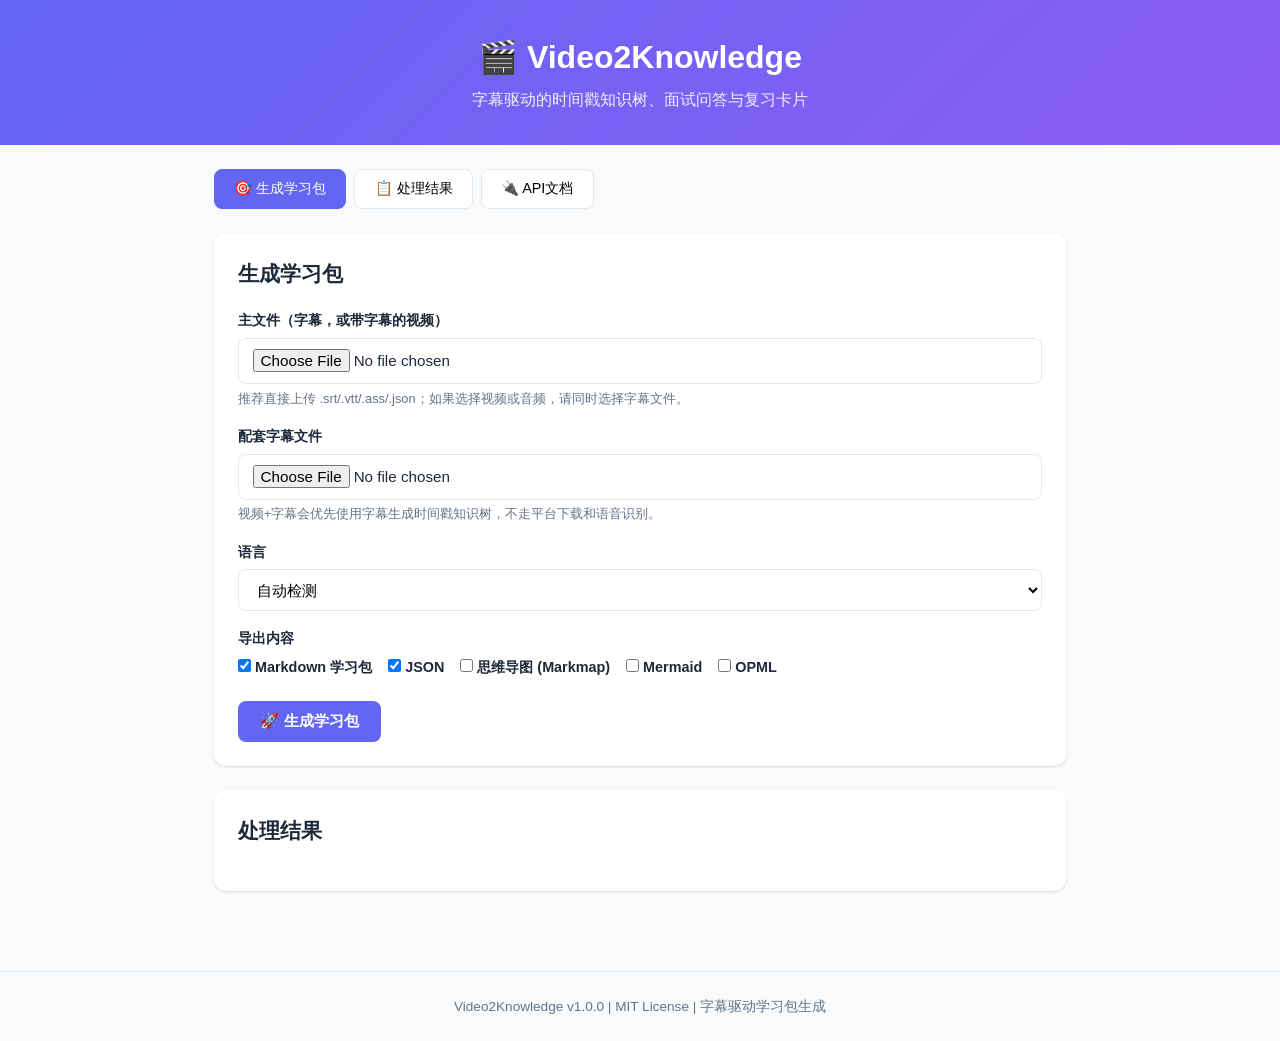
==== backend/static-ui/index.html @ 3d4adeed "Serve UI from backend-only deployments" ====
<!DOCTYPE html>
<html lang="zh-CN">
<head>
<meta charset="UTF-8">
<meta name="viewport" content="width=device-width, initial-scale=1.0">
<title>Video2Knowledge - 字幕转学习包</title>
<link rel="stylesheet" href="styles/main.css">
</head>
<body>
<div id="app">
  <header class="app-header">
    <div class="header-content">
      <h1>🎬 Video2Knowledge</h1>
      <p class="subtitle">字幕驱动的时间戳知识树、面试问答与复习卡片</p>
    </div>
  </header>

  <main class="app-main">
    <div class="tabs">
      <button class="tab-btn active" data-tab="process">🎯 生成学习包</button>
      <button class="tab-btn" data-tab="results">📋 处理结果</button>
      <button class="tab-btn" data-tab="api">🔌 API文档</button>
    </div>

    <section id="tab-process" class="tab-content active">
      <div class="card">
        <h2>生成学习包</h2>
        <form id="process-form" enctype="multipart/form-data">
          <div class="form-group">
            <label for="media-file">主文件（字幕，或带字幕的视频）</label>
            <input type="file" id="media-file" accept=".mp4,.mov,.mkv,.avi,.webm,.flv,.mp3,.wav,.m4a,.flac,.aac,.ogg,.srt,.vtt,.ass,.ssa,.json">
            <span class="hint">推荐直接上传 .srt/.vtt/.ass/.json；如果选择视频或音频，请同时选择字幕文件。</span>
          </div>

          <div class="form-group">
            <label for="subtitle-file">配套字幕文件</label>
            <input type="file" id="subtitle-file" accept=".srt,.vtt,.ass,.ssa,.json">
            <span class="hint">视频+字幕会优先使用字幕生成时间戳知识树，不走平台下载和语音识别。</span>
          </div>

          <div class="form-row">
            <div class="form-group">
              <label for="language">语言</label>
              <select id="language">
                <option value="auto">自动检测</option>
                <option value="zh">中文普通话</option>
                <option value="yue">粤语</option>
                <option value="en">英语</option>
                <option value="ja">日语</option>
                <option value="ko">韩语</option>
              </select>
            </div>
          </div>

          <div class="form-group">
            <label>导出内容</label>
            <div class="checkbox-group">
              <label class="checkbox-label">
                <input type="checkbox" name="export-format" value="markdown" checked> Markdown 学习包
              </label>
              <label class="checkbox-label">
                <input type="checkbox" name="export-format" value="json" checked> JSON
              </label>
              <label class="checkbox-label">
                <input type="checkbox" name="export-format" value="markmap"> 思维导图 (Markmap)
              </label>
              <label class="checkbox-label">
                <input type="checkbox" name="export-format" value="mermaid"> Mermaid
              </label>
              <label class="checkbox-label">
                <input type="checkbox" name="export-format" value="opml"> OPML
              </label>
            </div>
          </div>

          <button type="submit" class="btn btn-primary" id="process-btn">
            🚀 生成学习包
          </button>
        </form>

        <div id="process-progress" class="progress-section hidden">
          <div class="progress-bar-container">
            <div class="progress-bar" id="progress-bar"></div>
          </div>
          <p class="progress-text" id="progress-text"></p>
          <p class="progress-status" id="progress-status"></p>
        </div>
      </div>

      <div id="process-result" class="card hidden">
        <h2>处理结果</h2>
        <div id="result-content"></div>
      </div>
    </section>

    <section id="tab-results" class="tab-content">
      <div class="card">
        <h2>处理结果列表</h2>
        <div class="toolbar">
          <button class="btn btn-secondary" id="refresh-tasks">🔄 刷新</button>
          <button class="btn btn-secondary" id="clear-tasks">🗑️ 清除已完成</button>
        </div>
        <div id="task-list"></div>
      </div>
    </section>

    <section id="tab-api" class="tab-content">
      <div class="card">
        <h2>API 接口文档</h2>
        <div class="api-doc">
          <div class="api-endpoint">
            <h3><span class="method get">GET</span> /api/v1/health</h3>
            <p>系统健康检查</p>
            <pre><code>curl http://localhost:8000/api/v1/health</code></pre>
          </div>
          <div class="api-endpoint">
            <h3><span class="method post">POST</span> /api/v1/video/info</h3>
            <p>获取视频信息</p>
            <pre><code>curl -X POST "http://localhost:8000/api/v1/video/info?url=VIDEO_URL"</code></pre>
          </div>
          <div class="api-endpoint">
            <h3><span class="method post">POST</span> /api/v1/upload/process</h3>
            <p>上传字幕，或上传视频并附带字幕（异步任务）</p>
            <pre><code>curl -X POST http://localhost:8000/api/v1/upload/process \
  -F "file=@./sample.srt" \
  -F "language=zh" \
  -F "export_formats=markdown,json"</code></pre>
          </div>
          <div class="api-endpoint">
            <h3><span class="method get">GET</span> /api/v1/task/{task_id}</h3>
            <p>查询任务状态</p>
            <pre><code>curl http://localhost:8000/api/v1/task/TASK_ID</code></pre>
          </div>
        </div>
        <p class="hint">完整API文档请访问: <a href="/docs" target="_blank">Swagger UI</a> | <a href="/redoc" target="_blank">ReDoc</a></p>
      </div>
    </section>
  </main>

  <footer class="app-footer">
    <p>Video2Knowledge v1.0.0 | MIT License | 字幕驱动学习包生成</p>
  </footer>
</div>

<script src="scripts/app.js"></script>
</body>
</html>
---- backend/static-ui/styles/main.css ----
:root {
    --primary: #6366f1;
    --primary-dark: #4f46e5;
    --primary-light: #a5b4fc;
    --success: #10b981;
    --warning: #f59e0b;
    --danger: #ef4444;
    --bg: #f8fafc;
    --bg-card: #ffffff;
    --bg-dark: #1e293b;
    --text: #1e293b;
    --text-secondary: #64748b;
    --border: #e2e8f0;
    --radius: 12px;
    --shadow: 0 1px 3px rgba(0,0,0,0.08), 0 1px 2px rgba(0,0,0,0.06);
    --shadow-lg: 0 10px 25px rgba(0,0,0,0.1);
}

* { margin: 0; padding: 0; box-sizing: border-box; }

body {
    font-family: -apple-system, BlinkMacSystemFont, "Segoe UI", Roboto, "Helvetica Neue", Arial, "Noto Sans SC", sans-serif;
    background: var(--bg);
    color: var(--text);
    line-height: 1.6;
    min-height: 100vh;
}

.app-header {
    background: linear-gradient(135deg, var(--primary), #8b5cf6);
    color: white;
    padding: 2rem 1.5rem;
    text-align: center;
}

.header-content h1 {
    font-size: 2rem;
    font-weight: 700;
    margin-bottom: 0.25rem;
}

.subtitle {
    opacity: 0.9;
    font-size: 1rem;
}

.app-main {
    max-width: 900px;
    margin: 0 auto;
    padding: 1.5rem;
}

.tabs {
    display: flex;
    gap: 0.5rem;
    margin-bottom: 1.5rem;
    flex-wrap: wrap;
}

.tab-btn {
    padding: 0.6rem 1.2rem;
    border: 1px solid var(--border);
    background: var(--bg-card);
    border-radius: 8px;
    cursor: pointer;
    font-size: 0.9rem;
    transition: all 0.2s;
}

.tab-btn:hover {
    border-color: var(--primary-light);
    color: var(--primary);
}

.tab-btn.active {
    background: var(--primary);
    color: white;
    border-color: var(--primary);
}

.tab-content { display: none; }
.tab-content.active { display: block; }

.card {
    background: var(--bg-card);
    border-radius: var(--radius);
    box-shadow: var(--shadow);
    padding: 1.5rem;
    margin-bottom: 1.5rem;
}

.card h2 {
    font-size: 1.3rem;
    margin-bottom: 1.2rem;
    color: var(--text);
}

.form-group {
    margin-bottom: 1rem;
}

.form-group label {
    display: block;
    font-weight: 600;
    margin-bottom: 0.35rem;
    font-size: 0.9rem;
    color: var(--text);
}

.form-group input[type="url"],
.form-group input[type="text"],
.form-group input[type="file"],
.form-group select,
.form-group textarea {
    width: 100%;
    padding: 0.65rem 0.85rem;
    border: 1px solid var(--border);
    border-radius: 8px;
    font-size: 0.95rem;
    transition: border-color 0.2s;
    background: white;
}

.form-group input:focus,
.form-group select:focus,
.form-group textarea:focus {
    outline: none;
    border-color: var(--primary);
    box-shadow: 0 0 0 3px rgba(99,102,241,0.1);
}

.form-row {
    display: grid;
    grid-template-columns: repeat(auto-fit, minmax(180px, 1fr));
    gap: 1rem;
}

.hint {
    display: block;
    font-size: 0.8rem;
    color: var(--text-secondary);
    margin-top: 0.3rem;
}

.checkbox-group {
    display: flex;
    flex-wrap: wrap;
    gap: 1rem;
}

.checkbox-label {
    display: flex;
    align-items: center;
    gap: 0.4rem;
    font-weight: 400;
    font-size: 0.9rem;
    cursor: pointer;
}

.btn {
    display: inline-flex;
    align-items: center;
    gap: 0.4rem;
    padding: 0.65rem 1.4rem;
    border: none;
    border-radius: 8px;
    font-size: 0.95rem;
    font-weight: 600;
    cursor: pointer;
    transition: all 0.2s;
}

.btn-primary {
    background: var(--primary);
    color: white;
}

.btn-primary:hover {
    background: var(--primary-dark);
    transform: translateY(-1px);
}

.btn-secondary {
    background: var(--bg);
    color: var(--text);
    border: 1px solid var(--border);
}

.btn-secondary:hover {
    background: var(--border);
}

.btn:disabled {
    opacity: 0.6;
    cursor: not-allowed;
}

.progress-section {
    margin-top: 1.5rem;
    padding: 1rem;
    background: var(--bg);
    border-radius: 8px;
}

.progress-section.hidden { display: none; }

.progress-bar-container {
    height: 8px;
    background: var(--border);
    border-radius: 4px;
    overflow: hidden;
    margin-bottom: 0.5rem;
}

.progress-bar {
    height: 100%;
    background: linear-gradient(90deg, var(--primary), #8b5cf6);
    border-radius: 4px;
    transition: width 0.5s ease;
    width: 0%;
}

.progress-text {
    font-size: 0.85rem;
    color: var(--text-secondary);
}

.progress-status {
    font-size: 0.8rem;
    color: var(--primary);
    font-weight: 500;
}

.result-section {
    margin-top: 1rem;
}

.result-section h3 {
    font-size: 1rem;
    margin: 1rem 0 0.5rem;
    color: var(--primary);
}

.keyword-tag {
    display: inline-block;
    padding: 0.2rem 0.6rem;
    margin: 0.2rem;
    background: #ede9fe;
    color: var(--primary);
    border-radius: 20px;
    font-size: 0.8rem;
}

.knowledge-tree {
    margin-top: 1rem;
}

.tree-node {
    margin: 0.3rem 0;
    padding: 0.4rem 0.6rem;
    border-left: 2px solid var(--primary-light);
    margin-left: 1rem;
}

.tree-node.root {
    border-left-color: var(--primary);
    margin-left: 0;
    font-weight: 600;
}

.tree-title {
    font-weight: 500;
}

.tree-content {
    font-size: 0.85rem;
    color: var(--text-secondary);
    margin-top: 0.2rem;
}

.timestamp {
    display: inline-flex;
    align-items: center;
    margin: 0.25rem 0;
    padding: 0.1rem 0.45rem;
    border-radius: 4px;
    background: #ecfeff;
    color: #155e75;
    font-size: 0.75rem;
    font-weight: 600;
}

.qa-item,
.flashcard {
    border: 1px solid var(--border);
    border-radius: 8px;
    padding: 0.85rem;
    margin-top: 0.7rem;
    background: white;
}

.qa-question,
.flashcard-front {
    font-weight: 700;
    color: var(--text);
}

.qa-answer,
.flashcard-back {
    margin-top: 0.35rem;
    color: var(--text);
}

.evidence {
    margin-top: 0.45rem;
    color: var(--text-secondary);
    font-size: 0.85rem;
    border-left: 2px solid var(--primary-light);
    padding-left: 0.6rem;
}

.flashcard-grid {
    display: grid;
    grid-template-columns: repeat(auto-fit, minmax(220px, 1fr));
    gap: 0.75rem;
}

.export-buttons {
    display: flex;
    gap: 0.5rem;
    flex-wrap: wrap;
    margin-top: 1rem;
}

.statistics {
    display: grid;
    grid-template-columns: repeat(auto-fit, minmax(140px, 1fr));
    gap: 0.8rem;
    margin: 1rem 0;
}

.stat-card {
    background: var(--bg);
    padding: 0.8rem;
    border-radius: 8px;
    text-align: center;
}

.stat-value {
    font-size: 1.4rem;
    font-weight: 700;
    color: var(--primary);
}

.stat-label {
    font-size: 0.75rem;
    color: var(--text-secondary);
    margin-top: 0.2rem;
}

.task-item {
    padding: 0.8rem;
    border: 1px solid var(--border);
    border-radius: 8px;
    margin-bottom: 0.6rem;
    display: flex;
    justify-content: space-between;
    align-items: center;
}

.task-item .task-info {
    flex: 1;
}

.task-status-badge {
    padding: 0.2rem 0.6rem;
    border-radius: 20px;
    font-size: 0.75rem;
    font-weight: 600;
}

.status-pending { background: #fef3c7; color: #92400e; }
.status-processing { background: #dbeafe; color: #1e40af; }
.status-downloading { background: #dbeafe; color: #1e40af; }
.status-transcribing { background: #ede9fe; color: #5b21b6; }
.status-summarizing { background: #ede9fe; color: #5b21b6; }
.status-completed { background: #d1fae5; color: #065f46; }
.status-failed { background: #fee2e2; color: #991b1b; }

.toolbar {
    display: flex;
    gap: 0.5rem;
    margin-bottom: 1rem;
}

.api-doc {
    background: var(--bg);
    border-radius: 8px;
    padding: 1rem;
}

.api-endpoint {
    margin-bottom: 1.2rem;
    padding-bottom: 1rem;
    border-bottom: 1px solid var(--border);
}

.api-endpoint:last-child {
    border-bottom: none;
    margin-bottom: 0;
    padding-bottom: 0;
}

.api-endpoint h3 {
    font-size: 0.95rem;
    margin-bottom: 0.3rem;
}

.method {
    display: inline-block;
    padding: 0.15rem 0.4rem;
    border-radius: 4px;
    font-size: 0.7rem;
    font-weight: 700;
    margin-right: 0.4rem;
    vertical-align: middle;
}

.method.get { background: #d1fae5; color: #065f46; }
.method.post { background: #dbeafe; color: #1e40af; }

.api-endpoint pre {
    background: #1e293b;
    color: #e2e8f0;
    padding: 0.6rem 1rem;
    border-radius: 6px;
    font-size: 0.8rem;
    overflow-x: auto;
    margin-top: 0.5rem;
}

.app-footer {
    text-align: center;
    padding: 1.5rem;
    color: var(--text-secondary);
    font-size: 0.85rem;
    border-top: 1px solid var(--border);
    margin-top: 2rem;
}

@media (max-width: 600px) {
    .app-header { padding: 1.5rem 1rem; }
    .header-content h1 { font-size: 1.4rem; }
    .app-main { padding: 1rem; }
    .card { padding: 1rem; }
    .form-row { grid-template-columns: 1fr; }
}
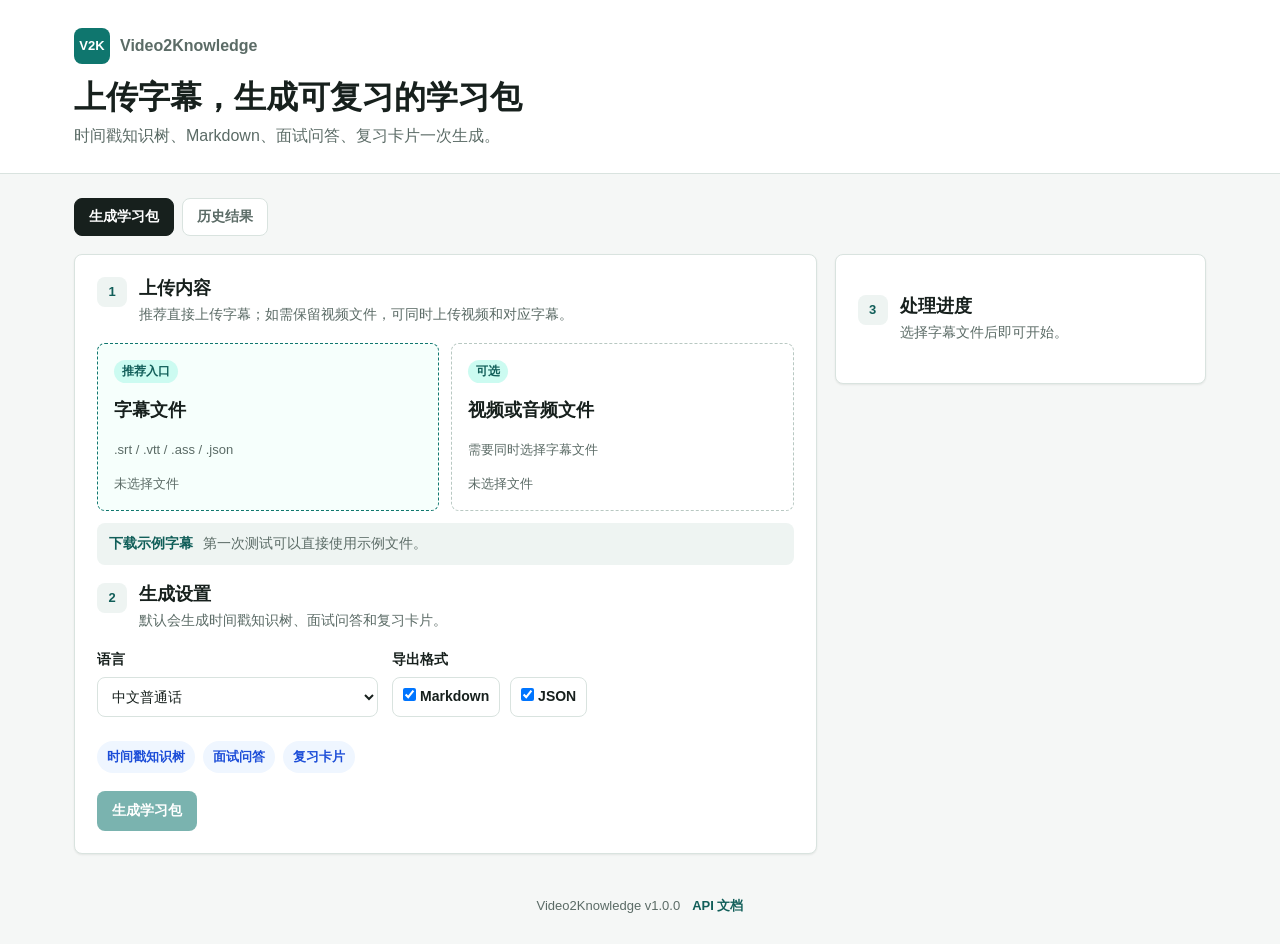
==== commit 873b2748: "Improve learning pack interface" ====
--- a/backend/static-ui/index.html
+++ b/backend/static-ui/index.html
@@ -3,142 +3,167 @@
 <head>
 <meta charset="UTF-8">
 <meta name="viewport" content="width=device-width, initial-scale=1.0">
-<title>Video2Knowledge - 字幕转学习包</title>
+<title>Video2Knowledge - 字幕学习包生成器</title>
 <link rel="stylesheet" href="styles/main.css">
 </head>
 <body>
 <div id="app">
   <header class="app-header">
     <div class="header-content">
-      <h1>🎬 Video2Knowledge</h1>
-      <p class="subtitle">字幕驱动的时间戳知识树、面试问答与复习卡片</p>
+      <div class="brand-row">
+        <span class="brand-mark">V2K</span>
+        <span class="brand-name">Video2Knowledge</span>
+      </div>
+      <h1>上传字幕，生成可复习的学习包</h1>
+      <p class="subtitle">时间戳知识树、Markdown、面试问答、复习卡片一次生成。</p>
     </div>
   </header>
 
   <main class="app-main">
-    <div class="tabs">
-      <button class="tab-btn active" data-tab="process">🎯 生成学习包</button>
-      <button class="tab-btn" data-tab="results">📋 处理结果</button>
-      <button class="tab-btn" data-tab="api">🔌 API文档</button>
-    </div>
+    <nav class="tabs" aria-label="主要功能">
+      <button class="tab-btn active" data-tab="process" type="button">生成学习包</button>
+      <button class="tab-btn" data-tab="results" type="button">历史结果</button>
+    </nav>
 
     <section id="tab-process" class="tab-content active">
-      <div class="card">
-        <h2>生成学习包</h2>
-        <form id="process-form" enctype="multipart/form-data">
-          <div class="form-group">
-            <label for="media-file">主文件（字幕，或带字幕的视频）</label>
-            <input type="file" id="media-file" accept=".mp4,.mov,.mkv,.avi,.webm,.flv,.mp3,.wav,.m4a,.flac,.aac,.ogg,.srt,.vtt,.ass,.ssa,.json">
-            <span class="hint">推荐直接上传 .srt/.vtt/.ass/.json；如果选择视频或音频，请同时选择字幕文件。</span>
+      <div class="workspace">
+        <form id="process-form" class="workspace-panel" enctype="multipart/form-data">
+          <div class="section-heading">
+            <span class="step-number">1</span>
+            <div>
+              <h2>上传内容</h2>
+              <p>推荐直接上传字幕；如需保留视频文件，可同时上传视频和对应字幕。</p>
+            </div>
           </div>
 
-          <div class="form-group">
-            <label for="subtitle-file">配套字幕文件</label>
-            <input type="file" id="subtitle-file" accept=".srt,.vtt,.ass,.ssa,.json">
-            <span class="hint">视频+字幕会优先使用字幕生成时间戳知识树，不走平台下载和语音识别。</span>
+          <div id="error-banner" class="error-banner hidden" role="alert"></div>
+
+          <div class="upload-grid">
+            <label class="upload-box primary-upload" for="subtitle-file">
+              <input type="file" id="subtitle-file" accept=".srt,.vtt,.ass,.ssa,.json">
+              <span class="upload-kicker">推荐入口</span>
+              <strong>字幕文件</strong>
+              <small>.srt / .vtt / .ass / .json</small>
+              <span class="file-name" id="subtitle-file-name">未选择文件</span>
+            </label>
+
+            <label class="upload-box" for="media-file">
+              <input type="file" id="media-file" accept=".mp4,.mov,.mkv,.avi,.webm,.flv,.mp3,.wav,.m4a,.flac,.aac,.ogg">
+              <span class="upload-kicker">可选</span>
+              <strong>视频或音频文件</strong>
+              <small>需要同时选择字幕文件</small>
+              <span class="file-name" id="media-file-name">未选择文件</span>
+            </label>
+          </div>
+
+          <div class="sample-row">
+            <a href="samples/demo_learning_pack.srt" download>下载示例字幕</a>
+            <span>第一次测试可以直接使用示例文件。</span>
+          </div>
+
+          <div class="section-heading compact">
+            <span class="step-number">2</span>
+            <div>
+              <h2>生成设置</h2>
+              <p>默认会生成时间戳知识树、面试问答和复习卡片。</p>
+            </div>
           </div>
 
           <div class="form-row">
             <div class="form-group">
               <label for="language">语言</label>
               <select id="language">
-                <option value="auto">自动检测</option>
-                <option value="zh">中文普通话</option>
+                <option value="auto">自动识别</option>
+                <option value="zh" selected>中文普通话</option>
                 <option value="yue">粤语</option>
                 <option value="en">英语</option>
                 <option value="ja">日语</option>
                 <option value="ko">韩语</option>
               </select>
             </div>
-          </div>
 
-          <div class="form-group">
-            <label>导出内容</label>
-            <div class="checkbox-group">
-              <label class="checkbox-label">
-                <input type="checkbox" name="export-format" value="markdown" checked> Markdown 学习包
-              </label>
-              <label class="checkbox-label">
-                <input type="checkbox" name="export-format" value="json" checked> JSON
-              </label>
-              <label class="checkbox-label">
-                <input type="checkbox" name="export-format" value="markmap"> 思维导图 (Markmap)
-              </label>
-              <label class="checkbox-label">
-                <input type="checkbox" name="export-format" value="mermaid"> Mermaid
-              </label>
-              <label class="checkbox-label">
-                <input type="checkbox" name="export-format" value="opml"> OPML
-              </label>
+            <div class="form-group">
+              <label>导出格式</label>
+              <div class="checkbox-group">
+                <label class="checkbox-label">
+                  <input type="checkbox" name="export-format" value="markdown" checked> Markdown
+                </label>
+                <label class="checkbox-label">
+                  <input type="checkbox" name="export-format" value="json" checked> JSON
+                </label>
+              </div>
             </div>
           </div>
 
-          <button type="submit" class="btn btn-primary" id="process-btn">
-            🚀 生成学习包
+          <div class="output-chips" aria-label="生成内容">
+            <span>时间戳知识树</span>
+            <span>面试问答</span>
+            <span>复习卡片</span>
+          </div>
+
+          <button type="submit" class="btn btn-primary" id="process-btn" disabled>
+            生成学习包
           </button>
         </form>
 
-        <div id="process-progress" class="progress-section hidden">
-          <div class="progress-bar-container">
-            <div class="progress-bar" id="progress-bar"></div>
+        <aside class="workflow-panel">
+          <div class="section-heading compact">
+            <span class="step-number">3</span>
+            <div>
+              <h2>处理进度</h2>
+              <p id="workflow-hint">选择文件后即可开始。</p>
+            </div>
           </div>
-          <p class="progress-text" id="progress-text"></p>
-          <p class="progress-status" id="progress-status"></p>
-        </div>
+
+          <div id="process-progress" class="progress-section hidden">
+            <ol class="stepper" aria-label="处理步骤">
+              <li class="step-item" id="step-upload">接收文件</li>
+              <li class="step-item" id="step-parse">解析字幕</li>
+              <li class="step-item" id="step-generate">生成学习包</li>
+              <li class="step-item" id="step-done">完成</li>
+            </ol>
+            <div class="progress-bar-container">
+              <div class="progress-bar" id="progress-bar"></div>
+            </div>
+            <p class="progress-text" id="progress-text">0%</p>
+            <p class="progress-status" id="progress-status">等待开始</p>
+          </div>
+        </aside>
       </div>
 
-      <div id="process-result" class="card hidden">
-        <h2>处理结果</h2>
+      <section id="process-result" class="result-shell hidden">
+        <div class="result-header">
+          <div>
+            <span class="result-kicker">学习包结果</span>
+            <h2 id="result-title">处理结果</h2>
+          </div>
+          <p id="result-meta"></p>
+        </div>
         <div id="result-content"></div>
-      </div>
+      </section>
     </section>
 
     <section id="tab-results" class="tab-content">
-      <div class="card">
-        <h2>处理结果列表</h2>
-        <div class="toolbar">
-          <button class="btn btn-secondary" id="refresh-tasks">🔄 刷新</button>
-          <button class="btn btn-secondary" id="clear-tasks">🗑️ 清除已完成</button>
-        </div>
-        <div id="task-list"></div>
-      </div>
-    </section>
-
-    <section id="tab-api" class="tab-content">
-      <div class="card">
-        <h2>API 接口文档</h2>
-        <div class="api-doc">
-          <div class="api-endpoint">
-            <h3><span class="method get">GET</span> /api/v1/health</h3>
-            <p>系统健康检查</p>
-            <pre><code>curl http://localhost:8000/api/v1/health</code></pre>
-          </div>
-          <div class="api-endpoint">
-            <h3><span class="method post">POST</span> /api/v1/video/info</h3>
-            <p>获取视频信息</p>
-            <pre><code>curl -X POST "http://localhost:8000/api/v1/video/info?url=VIDEO_URL"</code></pre>
-          </div>
-          <div class="api-endpoint">
-            <h3><span class="method post">POST</span> /api/v1/upload/process</h3>
-            <p>上传字幕，或上传视频并附带字幕（异步任务）</p>
-            <pre><code>curl -X POST http://localhost:8000/api/v1/upload/process \
-  -F "file=@./sample.srt" \
-  -F "language=zh" \
-  -F "export_formats=markdown,json"</code></pre>
-          </div>
-          <div class="api-endpoint">
-            <h3><span class="method get">GET</span> /api/v1/task/{task_id}</h3>
-            <p>查询任务状态</p>
-            <pre><code>curl http://localhost:8000/api/v1/task/TASK_ID</code></pre>
+      <div class="workspace-panel">
+        <div class="section-heading">
+          <span class="step-number">H</span>
+          <div>
+            <h2>历史结果</h2>
+            <p>查看当前服务最近生成的学习包。</p>
           </div>
         </div>
-        <p class="hint">完整API文档请访问: <a href="/docs" target="_blank">Swagger UI</a> | <a href="/redoc" target="_blank">ReDoc</a></p>
+        <div class="toolbar">
+          <button class="btn btn-secondary" id="refresh-tasks" type="button">刷新</button>
+          <button class="btn btn-secondary" id="clear-tasks" type="button">清空显示</button>
+        </div>
+        <div id="task-list" class="task-list"></div>
       </div>
     </section>
   </main>
 
   <footer class="app-footer">
-    <p>Video2Knowledge v1.0.0 | MIT License | 字幕驱动学习包生成</p>
+    <span>Video2Knowledge v1.0.0</span>
+    <a href="/docs" target="_blank" rel="noreferrer">API 文档</a>
   </footer>
 </div>
 
--- a/backend/static-ui/styles/main.css
+++ b/backend/static-ui/styles/main.css
@@ -1,173 +1,374 @@
 :root {
-    --primary: #6366f1;
-    --primary-dark: #4f46e5;
-    --primary-light: #a5b4fc;
-    --success: #10b981;
-    --warning: #f59e0b;
-    --danger: #ef4444;
-    --bg: #f8fafc;
-    --bg-card: #ffffff;
-    --bg-dark: #1e293b;
-    --text: #1e293b;
-    --text-secondary: #64748b;
-    --border: #e2e8f0;
-    --radius: 12px;
-    --shadow: 0 1px 3px rgba(0,0,0,0.08), 0 1px 2px rgba(0,0,0,0.06);
-    --shadow-lg: 0 10px 25px rgba(0,0,0,0.1);
-}
-
-* { margin: 0; padding: 0; box-sizing: border-box; }
+    --primary: #0f766e;
+    --primary-dark: #115e59;
+    --primary-soft: #ccfbf1;
+    --accent: #2563eb;
+    --success: #15803d;
+    --warning: #b45309;
+    --danger: #b91c1c;
+    --bg: #f5f7f6;
+    --surface: #ffffff;
+    --surface-muted: #eef4f2;
+    --text: #17201d;
+    --text-secondary: #5b6b66;
+    --border: #d9e3df;
+    --border-strong: #b8c8c2;
+    --radius: 8px;
+    --shadow: 0 1px 2px rgba(20, 35, 31, 0.08);
+    --shadow-lg: 0 16px 40px rgba(20, 35, 31, 0.12);
+}
+
+* {
+    box-sizing: border-box;
+    margin: 0;
+    padding: 0;
+}
 
 body {
-    font-family: -apple-system, BlinkMacSystemFont, "Segoe UI", Roboto, "Helvetica Neue", Arial, "Noto Sans SC", sans-serif;
+    min-height: 100vh;
     background: var(--bg);
     color: var(--text);
-    line-height: 1.6;
-    min-height: 100vh;
+    font-family: -apple-system, BlinkMacSystemFont, "Segoe UI", Roboto, "Helvetica Neue", Arial, "Noto Sans SC", sans-serif;
+    line-height: 1.55;
+}
+
+a {
+    color: var(--primary-dark);
+    font-weight: 700;
+    text-decoration: none;
+}
+
+a:hover {
+    text-decoration: underline;
 }
 
 .app-header {
-    background: linear-gradient(135deg, var(--primary), #8b5cf6);
-    color: white;
-    padding: 2rem 1.5rem;
-    text-align: center;
-}
-
-.header-content h1 {
-    font-size: 2rem;
-    font-weight: 700;
-    margin-bottom: 0.25rem;
-}
-
-.subtitle {
-    opacity: 0.9;
-    font-size: 1rem;
-}
-
-.app-main {
-    max-width: 900px;
+    background: var(--surface);
+    border-bottom: 1px solid var(--border);
+}
+
+.header-content {
+    max-width: 1180px;
     margin: 0 auto;
-    padding: 1.5rem;
-}
-
-.tabs {
-    display: flex;
-    gap: 0.5rem;
-    margin-bottom: 1.5rem;
-    flex-wrap: wrap;
-}
-
-.tab-btn {
-    padding: 0.6rem 1.2rem;
-    border: 1px solid var(--border);
-    background: var(--bg-card);
-    border-radius: 8px;
-    cursor: pointer;
-    font-size: 0.9rem;
-    transition: all 0.2s;
-}
-
-.tab-btn:hover {
-    border-color: var(--primary-light);
-    color: var(--primary);
-}
-
-.tab-btn.active {
+    padding: 28px 24px 24px;
+}
+
+.brand-row {
+    display: flex;
+    align-items: center;
+    gap: 10px;
+    margin-bottom: 14px;
+}
+
+.brand-mark {
+    display: inline-flex;
+    align-items: center;
+    justify-content: center;
+    width: 36px;
+    height: 36px;
+    border-radius: var(--radius);
     background: var(--primary);
     color: white;
+    font-size: 13px;
+    font-weight: 800;
+}
+
+.brand-name {
+    color: var(--text-secondary);
+    font-weight: 700;
+}
+
+.header-content h1 {
+    max-width: 720px;
+    font-size: 32px;
+    line-height: 1.2;
+    font-weight: 800;
+}
+
+.subtitle {
+    max-width: 720px;
+    margin-top: 8px;
+    color: var(--text-secondary);
+    font-size: 16px;
+}
+
+.app-main {
+    max-width: 1180px;
+    margin: 0 auto;
+    padding: 24px;
+}
+
+.tabs {
+    display: flex;
+    gap: 8px;
+    margin-bottom: 18px;
+    flex-wrap: wrap;
+}
+
+.tab-btn {
+    min-height: 38px;
+    padding: 8px 14px;
+    border: 1px solid var(--border);
+    border-radius: var(--radius);
+    background: var(--surface);
+    color: var(--text-secondary);
+    cursor: pointer;
+    font-size: 14px;
+    font-weight: 700;
+}
+
+.tab-btn:hover {
+    border-color: var(--border-strong);
+    color: var(--text);
+}
+
+.tab-btn.active {
+    background: var(--text);
+    border-color: var(--text);
+    color: white;
+}
+
+.tab-content {
+    display: none;
+}
+
+.tab-content.active {
+    display: block;
+}
+
+.workspace {
+    display: grid;
+    grid-template-columns: minmax(0, 1.6fr) minmax(300px, 0.8fr);
+    gap: 18px;
+    align-items: start;
+}
+
+.workspace-panel,
+.workflow-panel,
+.result-shell {
+    background: var(--surface);
+    border: 1px solid var(--border);
+    border-radius: var(--radius);
+    box-shadow: var(--shadow);
+}
+
+.workspace-panel,
+.workflow-panel {
+    padding: 22px;
+}
+
+.section-heading {
+    display: flex;
+    align-items: flex-start;
+    gap: 12px;
+    margin-bottom: 18px;
+}
+
+.section-heading.compact {
+    margin-top: 18px;
+}
+
+.section-heading h2 {
+    font-size: 18px;
+    line-height: 1.25;
+}
+
+.section-heading p {
+    margin-top: 4px;
+    color: var(--text-secondary);
+    font-size: 14px;
+}
+
+.step-number {
+    display: inline-flex;
+    align-items: center;
+    justify-content: center;
+    flex: 0 0 auto;
+    width: 30px;
+    height: 30px;
+    border-radius: var(--radius);
+    background: var(--surface-muted);
+    color: var(--primary-dark);
+    font-size: 13px;
+    font-weight: 800;
+}
+
+.error-banner {
+    margin-bottom: 14px;
+    padding: 10px 12px;
+    border: 1px solid #fecaca;
+    border-radius: var(--radius);
+    background: #fff1f2;
+    color: var(--danger);
+    font-size: 14px;
+    font-weight: 700;
+}
+
+.hidden {
+    display: none !important;
+}
+
+.upload-grid {
+    display: grid;
+    grid-template-columns: repeat(2, minmax(0, 1fr));
+    gap: 12px;
+}
+
+.upload-box {
+    position: relative;
+    display: flex;
+    min-height: 168px;
+    flex-direction: column;
+    justify-content: space-between;
+    gap: 8px;
+    padding: 16px;
+    border: 1px dashed var(--border-strong);
+    border-radius: var(--radius);
+    background: var(--surface);
+    cursor: pointer;
+    transition: border-color 0.18s, box-shadow 0.18s, background 0.18s;
+}
+
+.upload-box:hover {
     border-color: var(--primary);
-}
-
-.tab-content { display: none; }
-.tab-content.active { display: block; }
-
-.card {
-    background: var(--bg-card);
-    border-radius: var(--radius);
+    background: #fbfefd;
     box-shadow: var(--shadow);
-    padding: 1.5rem;
-    margin-bottom: 1.5rem;
-}
-
-.card h2 {
-    font-size: 1.3rem;
-    margin-bottom: 1.2rem;
-    color: var(--text);
-}
-
-.form-group {
-    margin-bottom: 1rem;
+}
+
+.upload-box input {
+    position: absolute;
+    inset: 0;
+    opacity: 0;
+    cursor: pointer;
+}
+
+.primary-upload {
+    border-color: var(--primary);
+    background: #f6fffc;
+}
+
+.upload-kicker {
+    width: fit-content;
+    padding: 2px 8px;
+    border-radius: 999px;
+    background: var(--primary-soft);
+    color: var(--primary-dark);
+    font-size: 12px;
+    font-weight: 800;
+}
+
+.upload-box strong {
+    display: block;
+    font-size: 18px;
+}
+
+.upload-box small {
+    color: var(--text-secondary);
+    font-size: 13px;
+}
+
+.file-name {
+    overflow: hidden;
+    width: 100%;
+    color: var(--text-secondary);
+    font-size: 13px;
+    text-overflow: ellipsis;
+    white-space: nowrap;
+}
+
+.sample-row {
+    display: flex;
+    align-items: center;
+    gap: 10px;
+    margin-top: 12px;
+    padding: 10px 12px;
+    border-radius: var(--radius);
+    background: var(--surface-muted);
+    color: var(--text-secondary);
+    font-size: 14px;
+    flex-wrap: wrap;
+}
+
+.form-row {
+    display: grid;
+    grid-template-columns: minmax(180px, 0.7fr) minmax(260px, 1fr);
+    gap: 14px;
 }
 
 .form-group label {
     display: block;
-    font-weight: 600;
-    margin-bottom: 0.35rem;
-    font-size: 0.9rem;
+    margin-bottom: 6px;
     color: var(--text);
-}
-
-.form-group input[type="url"],
-.form-group input[type="text"],
-.form-group input[type="file"],
-.form-group select,
-.form-group textarea {
+    font-size: 14px;
+    font-weight: 800;
+}
+
+.form-group select {
     width: 100%;
-    padding: 0.65rem 0.85rem;
+    min-height: 40px;
+    padding: 8px 10px;
     border: 1px solid var(--border);
-    border-radius: 8px;
-    font-size: 0.95rem;
-    transition: border-color 0.2s;
+    border-radius: var(--radius);
     background: white;
-}
-
-.form-group input:focus,
-.form-group select:focus,
-.form-group textarea:focus {
+    color: var(--text);
+    font-size: 14px;
+}
+
+.form-group select:focus {
+    border-color: var(--primary);
+    box-shadow: 0 0 0 3px rgba(15, 118, 110, 0.12);
     outline: none;
-    border-color: var(--primary);
-    box-shadow: 0 0 0 3px rgba(99,102,241,0.1);
-}
-
-.form-row {
-    display: grid;
-    grid-template-columns: repeat(auto-fit, minmax(180px, 1fr));
-    gap: 1rem;
-}
-
-.hint {
-    display: block;
-    font-size: 0.8rem;
-    color: var(--text-secondary);
-    margin-top: 0.3rem;
 }
 
 .checkbox-group {
     display: flex;
+    gap: 10px;
     flex-wrap: wrap;
-    gap: 1rem;
 }
 
 .checkbox-label {
-    display: flex;
+    display: inline-flex;
     align-items: center;
-    gap: 0.4rem;
-    font-weight: 400;
-    font-size: 0.9rem;
+    min-height: 40px;
+    gap: 8px;
+    padding: 8px 10px;
+    border: 1px solid var(--border);
+    border-radius: var(--radius);
+    background: white;
     cursor: pointer;
+    font-size: 14px;
+    font-weight: 700;
+}
+
+.output-chips {
+    display: flex;
+    gap: 8px;
+    margin: 18px 0;
+    flex-wrap: wrap;
+}
+
+.output-chips span {
+    padding: 6px 10px;
+    border-radius: 999px;
+    background: #eff6ff;
+    color: #1d4ed8;
+    font-size: 13px;
+    font-weight: 800;
 }
 
 .btn {
     display: inline-flex;
     align-items: center;
-    gap: 0.4rem;
-    padding: 0.65rem 1.4rem;
-    border: none;
-    border-radius: 8px;
-    font-size: 0.95rem;
-    font-weight: 600;
+    justify-content: center;
+    min-height: 40px;
+    gap: 8px;
+    padding: 8px 14px;
+    border: 1px solid transparent;
+    border-radius: var(--radius);
     cursor: pointer;
-    transition: all 0.2s;
+    font-size: 14px;
+    font-weight: 800;
+    transition: background 0.18s, border-color 0.18s, color 0.18s, transform 0.18s;
 }
 
 .btn-primary {
@@ -175,283 +376,455 @@
     color: white;
 }
 
-.btn-primary:hover {
+.btn-primary:hover:not(:disabled) {
     background: var(--primary-dark);
     transform: translateY(-1px);
 }
 
 .btn-secondary {
-    background: var(--bg);
+    border-color: var(--border);
+    background: white;
     color: var(--text);
+}
+
+.btn-secondary:hover:not(:disabled) {
+    border-color: var(--border-strong);
+    background: var(--surface-muted);
+}
+
+.btn:disabled {
+    cursor: not-allowed;
+    opacity: 0.55;
+}
+
+.progress-section {
+    margin-top: 6px;
+}
+
+.stepper {
+    display: grid;
+    gap: 10px;
+    margin-bottom: 18px;
+    list-style: none;
+}
+
+.step-item {
+    position: relative;
+    min-height: 38px;
+    padding: 8px 10px 8px 36px;
     border: 1px solid var(--border);
-}
-
-.btn-secondary:hover {
-    background: var(--border);
-}
-
-.btn:disabled {
-    opacity: 0.6;
-    cursor: not-allowed;
-}
-
-.progress-section {
-    margin-top: 1.5rem;
-    padding: 1rem;
-    background: var(--bg);
-    border-radius: 8px;
-}
-
-.progress-section.hidden { display: none; }
+    border-radius: var(--radius);
+    background: white;
+    color: var(--text-secondary);
+    font-size: 14px;
+    font-weight: 800;
+}
+
+.step-item::before {
+    content: "";
+    position: absolute;
+    top: 12px;
+    left: 12px;
+    width: 12px;
+    height: 12px;
+    border: 2px solid var(--border-strong);
+    border-radius: 999px;
+    background: white;
+}
+
+.step-item.active {
+    border-color: var(--accent);
+    background: #eff6ff;
+    color: #1d4ed8;
+}
+
+.step-item.active::before {
+    border-color: var(--accent);
+}
+
+.step-item.done {
+    border-color: #bbf7d0;
+    background: #f0fdf4;
+    color: var(--success);
+}
+
+.step-item.done::before {
+    border-color: var(--success);
+    background: var(--success);
+}
+
+.step-item.error {
+    border-color: #fecaca;
+    background: #fff1f2;
+    color: var(--danger);
+}
+
+.step-item.error::before {
+    border-color: var(--danger);
+}
 
 .progress-bar-container {
-    height: 8px;
-    background: var(--border);
-    border-radius: 4px;
+    height: 9px;
     overflow: hidden;
-    margin-bottom: 0.5rem;
+    border-radius: 999px;
+    background: var(--surface-muted);
 }
 
 .progress-bar {
+    width: 0%;
     height: 100%;
-    background: linear-gradient(90deg, var(--primary), #8b5cf6);
-    border-radius: 4px;
-    transition: width 0.5s ease;
-    width: 0%;
+    border-radius: 999px;
+    background: var(--primary);
+    transition: width 0.35s ease;
 }
 
 .progress-text {
-    font-size: 0.85rem;
-    color: var(--text-secondary);
+    margin-top: 8px;
+    color: var(--text-secondary);
+    font-size: 13px;
+    font-weight: 800;
 }
 
 .progress-status {
-    font-size: 0.8rem;
-    color: var(--primary);
-    font-weight: 500;
-}
-
-.result-section {
-    margin-top: 1rem;
-}
-
-.result-section h3 {
-    font-size: 1rem;
-    margin: 1rem 0 0.5rem;
-    color: var(--primary);
-}
-
-.keyword-tag {
-    display: inline-block;
-    padding: 0.2rem 0.6rem;
-    margin: 0.2rem;
-    background: #ede9fe;
-    color: var(--primary);
-    border-radius: 20px;
-    font-size: 0.8rem;
+    margin-top: 4px;
+    color: var(--text);
+    font-size: 14px;
+}
+
+.result-shell {
+    margin-top: 18px;
+    padding: 22px;
+}
+
+.result-header {
+    display: flex;
+    align-items: flex-end;
+    justify-content: space-between;
+    gap: 16px;
+    margin-bottom: 18px;
+    border-bottom: 1px solid var(--border);
+    padding-bottom: 14px;
+}
+
+.result-kicker,
+.result-label {
+    display: inline-flex;
+    margin-bottom: 4px;
+    color: var(--primary-dark);
+    font-size: 12px;
+    font-weight: 900;
+}
+
+.result-header h2 {
+    font-size: 22px;
+}
+
+#result-meta {
+    color: var(--text-secondary);
+    font-size: 13px;
+    text-align: right;
+}
+
+.result-layout {
+    display: grid;
+    grid-template-columns: minmax(0, 1.7fr) minmax(240px, 0.8fr);
+    gap: 14px;
+    align-items: start;
+}
+
+.result-main,
+.result-side {
+    display: grid;
+    gap: 14px;
+}
+
+.result-panel,
+.side-panel {
+    border: 1px solid var(--border);
+    border-radius: var(--radius);
+    background: white;
+    padding: 16px;
+}
+
+.result-panel-primary {
+    border-color: var(--primary);
+    box-shadow: 0 0 0 3px rgba(15, 118, 110, 0.08);
+}
+
+.result-panel + .result-panel {
+    margin-top: 14px;
+}
+
+.result-panel-header {
+    margin-bottom: 10px;
+}
+
+.result-panel h3,
+.side-panel h3 {
+    font-size: 17px;
 }
 
 .knowledge-tree {
-    margin-top: 1rem;
+    display: grid;
+    gap: 10px;
 }
 
 .tree-node {
-    margin: 0.3rem 0;
-    padding: 0.4rem 0.6rem;
-    border-left: 2px solid var(--primary-light);
-    margin-left: 1rem;
+    border-left: 3px solid var(--border-strong);
+    padding: 8px 0 8px 12px;
 }
 
 .tree-node.root {
     border-left-color: var(--primary);
-    margin-left: 0;
-    font-weight: 600;
+}
+
+.tree-children {
+    display: grid;
+    gap: 6px;
+    margin-top: 8px;
+    margin-left: 10px;
 }
 
 .tree-title {
-    font-weight: 500;
+    font-weight: 900;
 }
 
 .tree-content {
-    font-size: 0.85rem;
-    color: var(--text-secondary);
-    margin-top: 0.2rem;
+    margin-top: 4px;
+    color: var(--text-secondary);
+    font-size: 14px;
 }
 
 .timestamp {
     display: inline-flex;
-    align-items: center;
-    margin: 0.25rem 0;
-    padding: 0.1rem 0.45rem;
-    border-radius: 4px;
-    background: #ecfeff;
-    color: #155e75;
-    font-size: 0.75rem;
-    font-weight: 600;
+    width: fit-content;
+    margin: 6px 0;
+    padding: 2px 8px;
+    border-radius: 999px;
+    background: var(--surface-muted);
+    color: var(--primary-dark);
+    font-size: 12px;
+    font-weight: 900;
+}
+
+.keyword-list {
+    display: flex;
+    gap: 6px;
+    flex-wrap: wrap;
+}
+
+.keyword-list.compact {
+    margin-top: 6px;
+}
+
+.keyword-tag {
+    display: inline-flex;
+    padding: 3px 8px;
+    border-radius: 999px;
+    background: #f1f5f9;
+    color: #334155;
+    font-size: 12px;
+    font-weight: 800;
+}
+
+.statistics {
+    display: grid;
+    gap: 8px;
+}
+
+.stat-card {
+    padding: 10px;
+    border-radius: var(--radius);
+    background: var(--surface-muted);
+}
+
+.stat-value {
+    color: var(--primary-dark);
+    font-size: 22px;
+    font-weight: 900;
+}
+
+.stat-label {
+    color: var(--text-secondary);
+    font-size: 12px;
+    font-weight: 800;
+}
+
+.qa-list,
+.flashcard-grid {
+    display: grid;
+    gap: 10px;
+}
+
+.flashcard-grid {
+    grid-template-columns: repeat(auto-fit, minmax(240px, 1fr));
 }
 
 .qa-item,
 .flashcard {
     border: 1px solid var(--border);
-    border-radius: 8px;
-    padding: 0.85rem;
-    margin-top: 0.7rem;
-    background: white;
+    border-radius: var(--radius);
+    background: #fbfefd;
+    padding: 12px;
 }
 
 .qa-question,
 .flashcard-front {
-    font-weight: 700;
     color: var(--text);
+    font-weight: 900;
 }
 
 .qa-answer,
 .flashcard-back {
-    margin-top: 0.35rem;
+    margin-top: 6px;
     color: var(--text);
+    font-size: 14px;
 }
 
 .evidence {
-    margin-top: 0.45rem;
-    color: var(--text-secondary);
-    font-size: 0.85rem;
-    border-left: 2px solid var(--primary-light);
-    padding-left: 0.6rem;
-}
-
-.flashcard-grid {
-    display: grid;
-    grid-template-columns: repeat(auto-fit, minmax(220px, 1fr));
-    gap: 0.75rem;
-}
-
-.export-buttons {
-    display: flex;
-    gap: 0.5rem;
+    margin-top: 8px;
+    padding-left: 10px;
+    border-left: 3px solid var(--border-strong);
+    color: var(--text-secondary);
+    font-size: 13px;
+}
+
+.export-panel {
+    margin-top: 14px;
+}
+
+.export-actions {
+    display: flex;
+    gap: 8px;
+    margin-bottom: 10px;
     flex-wrap: wrap;
-    margin-top: 1rem;
-}
-
-.statistics {
-    display: grid;
-    grid-template-columns: repeat(auto-fit, minmax(140px, 1fr));
-    gap: 0.8rem;
-    margin: 1rem 0;
-}
-
-.stat-card {
-    background: var(--bg);
-    padding: 0.8rem;
-    border-radius: 8px;
-    text-align: center;
-}
-
-.stat-value {
-    font-size: 1.4rem;
-    font-weight: 700;
-    color: var(--primary);
-}
-
-.stat-label {
-    font-size: 0.75rem;
-    color: var(--text-secondary);
-    margin-top: 0.2rem;
+}
+
+.markdown-preview {
+    width: 100%;
+    min-height: 220px;
+    resize: vertical;
+    padding: 12px;
+    border: 1px solid var(--border);
+    border-radius: var(--radius);
+    background: #0f172a;
+    color: #e2e8f0;
+    font-family: "Cascadia Mono", "SFMono-Regular", Consolas, monospace;
+    font-size: 13px;
+    line-height: 1.55;
+}
+
+.toolbar {
+    display: flex;
+    gap: 8px;
+    margin-bottom: 14px;
+    flex-wrap: wrap;
+}
+
+.task-list {
+    display: grid;
+    gap: 10px;
 }
 
 .task-item {
-    padding: 0.8rem;
+    display: flex;
+    align-items: center;
+    justify-content: space-between;
+    gap: 12px;
+    padding: 12px;
     border: 1px solid var(--border);
-    border-radius: 8px;
-    margin-bottom: 0.6rem;
-    display: flex;
-    justify-content: space-between;
-    align-items: center;
-}
-
-.task-item .task-info {
-    flex: 1;
+    border-radius: var(--radius);
+    background: white;
+}
+
+.task-info {
+    display: grid;
+    gap: 4px;
+    min-width: 0;
+}
+
+.task-info small {
+    color: var(--text-secondary);
 }
 
 .task-status-badge {
-    padding: 0.2rem 0.6rem;
-    border-radius: 20px;
-    font-size: 0.75rem;
-    font-weight: 600;
+    display: inline-flex;
+    width: fit-content;
+    padding: 2px 8px;
+    border-radius: 999px;
+    font-size: 12px;
+    font-weight: 900;
 }
 
 .status-pending { background: #fef3c7; color: #92400e; }
-.status-processing { background: #dbeafe; color: #1e40af; }
+.status-processing,
 .status-downloading { background: #dbeafe; color: #1e40af; }
-.status-transcribing { background: #ede9fe; color: #5b21b6; }
+.status-transcribing,
 .status-summarizing { background: #ede9fe; color: #5b21b6; }
-.status-completed { background: #d1fae5; color: #065f46; }
+.status-completed { background: #dcfce7; color: #166534; }
 .status-failed { background: #fee2e2; color: #991b1b; }
 
-.toolbar {
-    display: flex;
-    gap: 0.5rem;
-    margin-bottom: 1rem;
-}
-
-.api-doc {
-    background: var(--bg);
-    border-radius: 8px;
-    padding: 1rem;
-}
-
-.api-endpoint {
-    margin-bottom: 1.2rem;
-    padding-bottom: 1rem;
-    border-bottom: 1px solid var(--border);
-}
-
-.api-endpoint:last-child {
-    border-bottom: none;
-    margin-bottom: 0;
-    padding-bottom: 0;
-}
-
-.api-endpoint h3 {
-    font-size: 0.95rem;
-    margin-bottom: 0.3rem;
-}
-
-.method {
-    display: inline-block;
-    padding: 0.15rem 0.4rem;
-    border-radius: 4px;
-    font-size: 0.7rem;
-    font-weight: 700;
-    margin-right: 0.4rem;
-    vertical-align: middle;
-}
-
-.method.get { background: #d1fae5; color: #065f46; }
-.method.post { background: #dbeafe; color: #1e40af; }
-
-.api-endpoint pre {
-    background: #1e293b;
-    color: #e2e8f0;
-    padding: 0.6rem 1rem;
-    border-radius: 6px;
-    font-size: 0.8rem;
-    overflow-x: auto;
-    margin-top: 0.5rem;
+.empty-state {
+    color: var(--text-secondary);
+    font-size: 14px;
+}
+
+.error-text {
+    color: var(--danger);
 }
 
 .app-footer {
-    text-align: center;
-    padding: 1.5rem;
-    color: var(--text-secondary);
-    font-size: 0.85rem;
-    border-top: 1px solid var(--border);
-    margin-top: 2rem;
-}
-
-@media (max-width: 600px) {
-    .app-header { padding: 1.5rem 1rem; }
-    .header-content h1 { font-size: 1.4rem; }
-    .app-main { padding: 1rem; }
-    .card { padding: 1rem; }
-    .form-row { grid-template-columns: 1fr; }
-}
+    display: flex;
+    justify-content: center;
+    gap: 12px;
+    padding: 18px 24px 28px;
+    color: var(--text-secondary);
+    font-size: 13px;
+}
+
+@media (max-width: 900px) {
+    .workspace,
+    .result-layout {
+        grid-template-columns: 1fr;
+    }
+
+    .workflow-panel {
+        order: -1;
+    }
+}
+
+@media (max-width: 640px) {
+    .header-content,
+    .app-main {
+        padding-left: 16px;
+        padding-right: 16px;
+    }
+
+    .header-content h1 {
+        font-size: 25px;
+    }
+
+    .upload-grid,
+    .form-row {
+        grid-template-columns: 1fr;
+    }
+
+    .result-header,
+    .task-item {
+        align-items: flex-start;
+        flex-direction: column;
+    }
+
+    #result-meta {
+        text-align: left;
+    }
+
+    .btn {
+        width: 100%;
+    }
+
+    .export-actions .btn,
+    .toolbar .btn {
+        width: auto;
+    }
+}
